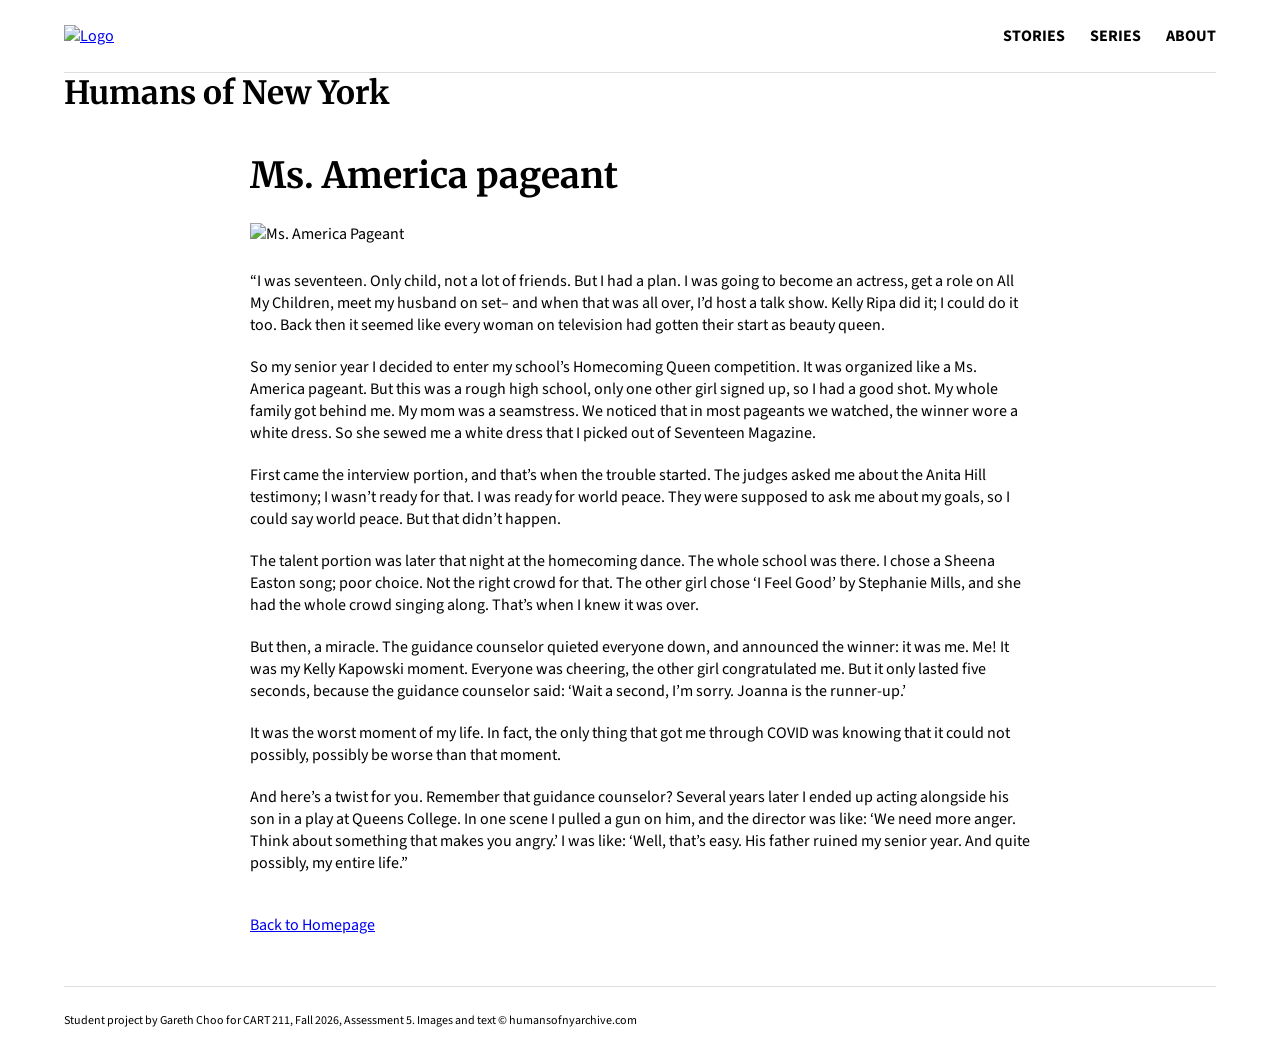
==== story.html @ 349fa260 "Add files via upload" ====
<!DOCTYPE html>
<html lang="en">

<head>
    <meta charset="UTF-8">
    <meta name="viewport" content="width=device-width, initial-scale=1.0">
    <title>Ms. America Pageant</title>
    <link rel="stylesheet" href="default.css">
    <link rel="preconnect" href="https://fonts.googleapis.com">
    <link rel="preconnect" href="https://fonts.gstatic.com" crossorigin>
    <link href="https://fonts.googleapis.com/css2?family=Merriweather:wght@400;700&family=Source+Sans+3:wght@400;600;700&display=swap" rel="stylesheet">

</head>

<body>
<div id="wrapper">

    <!-- Header -->
    <header>
        <a href="index.html" class="logo">
            <img src="assets/logo.png" alt="Logo">
        </a>

        <nav>
            <a href="index.html">STORIES</a>
            <a href="index.html#series">SERIES</a>
            <a href="index.html#about">ABOUT</a>
        </nav>
    </header>

    <!-- Main story -->
    <main>
        <h1>Humans of New York</h1>

        <article class="story">
            <h2>Ms. America pageant</h2>

            <img src="assets/america_pageant.jpg"
                 alt="Ms. America Pageant">

            <p>
                “I was seventeen. Only child, not a lot of
                friends. But I had a plan. I was going to
                become an actress, get a role on All My
                Children, meet my husband on set– and when
                that was all over, I’d host a talk show.
                Kelly Ripa did it; I could do it too.
                Back then it seemed like every woman on
                television had gotten their start as
                beauty queen.
            </p>

            <p>
                So my senior year I decided to enter my
                school’s Homecoming Queen competition.
                It was organized like a Ms. America
                pageant. But this was a rough high school,
                only one other girl signed up, so I had
                a good shot. My whole family got behind me.
                My mom was a seamstress. We noticed that
                in most pageants we watched, the winner
                wore a white dress. So she sewed me a
                white dress that I picked out of
                Seventeen Magazine.
            </p>

            <p>
                First came the interview portion, and
                that’s when the trouble started. The
                judges asked me about the Anita Hill
                testimony; I wasn’t ready for that.
                I was ready for world peace. They were
                supposed to ask me about my goals, so
                I could say world peace. But that
                didn’t happen.
            </p>

            <p>
                The talent portion was later that night
                at the homecoming dance. The whole school
                was there. I chose a Sheena Easton song;
                poor choice. Not the right crowd for that.
                The other girl chose ‘I Feel Good’ by
                Stephanie Mills, and she had the whole
                crowd singing along. That’s when I knew
                it was over.
            </p>

            <p>
                But then, a miracle. The guidance counselor
                quieted everyone down, and announced the
                winner: it was me. Me! It was my Kelly
                Kapowski moment. Everyone was cheering,
                the other girl congratulated me. But it
                only lasted five seconds, because the
                guidance counselor said: ‘Wait a second,
                I’m sorry. Joanna is the runner-up.’
            </p>

            <p>
                It was the worst moment of my life.
                In fact, the only thing that got me
                through COVID was knowing that it could
                not possibly, possibly be worse than
                that moment.
            </p>

            <p>
                And here’s a twist for you. Remember that
                guidance counselor? Several years later
                I ended up acting alongside his son in
                a play at Queens College. In one scene
                I pulled a gun on him, and the director
                was like: ‘We need more anger. Think
                about something that makes you angry.’
                I was like: ‘Well, that’s easy. His father
                ruined my senior year. And quite possibly,
                my entire life.”
            </p>

            <a href="index.html" class="back-link">
                Back to Homepage
            </a>
        </article>
    </main>

    <!-- Footer -->
    <footer>
        <p>
            Student project by Gareth Choo for CART 211,
            Fall 2026, Assessment 5.
            Images and text © humansofnyarchive.com
        </p>
    </footer>

</div>
</body>
</html>
---- default.css ----
/* Website basics */

* {
    margin: 0;
    box-sizing: border-box;
}


/* Main text font */

body {
    font-family: 'Source Sans 3', Arial, sans-serif;
}

/* Heading font */

h1, h2 {
    font-family: 'Merriweather', Georgia, serif;
}

#wrapper {
    width: 90%;
    max-width: 1200px;
    margin: auto;
}

/* Header */

header {
    display: flex;
    justify-content: space-between;
    align-items: center;
    padding: 25px 0;
    border-bottom: 1px solid #ddd;
}

.logo img {
    width: 115px;
}

/* Navigation */

nav {
    display: flex;
    gap: 25px;
}

nav a {
    color: black;
    text-decoration: none;
    font-weight: bold;
}

nav a:hover {
    color: brown;
}

.introduction {
    max-width: 800px;
    margin-bottom: 35px;
}

.introduction p {
    margin-bottom: 15px;
}

/* Photo grid */

.image-container {
    display: grid;
    grid-template-columns: repeat(4, 1fr);
    grid-auto-rows: 185px;
    gap: 15px;
}

.image-container figure {
    position: relative;
    overflow: hidden;
}

.image-container a {
    display: block;
    height: 100%;
}

.image-container img {
    width: 100%;
    height: 100%;
    object-fit: cover;
}

/* Larger photographs */

.image-container figure:nth-child(1),
.image-container figure:nth-child(6) {
    grid-column: span 2;
    grid-row: span 2;
}

.image-container figure:nth-child(3),
.image-container figure:nth-child(9) {
    grid-row: span 2;
}

/* Photo captions */

figcaption {
    position: absolute;
    bottom: 0;
    width: 100%;
    padding: 10px;
    background-color: rgba(0, 0, 0, 0.7);
    color: white;
}

/* Story page */

.story {
    max-width: 780px;
    margin: 40px auto;
}

.story h2 {
    font-size: 36px;
    margin-bottom: 25px;
}

.story img {
    width: 100%;
    margin-bottom: 25px;
}

.story p {
    margin-bottom: 20px;
}

.back-link {
    display: inline-block;
    margin-top: 20px;
}

/* Footer */

footer {
    margin-top: 50px;
    padding: 25px 0;
    border-top: 1px solid #ddd;
    font-size: 12px;
}

/* Tablet layout */

@media (max-width: 850px) {
    .image-container {
        grid-template-columns: repeat(2, 1fr);
    }
}

/* Mobile layout */

@media (max-width: 550px) {
    header {
        flex-direction: column;
        align-items: flex-start;
        gap: 20px;
    }

    .image-container {
        grid-template-columns: 1fr;
        grid-auto-rows: 290px;
    }

    .image-container figure {
        grid-column: auto;
        grid-row: auto;
    }
}
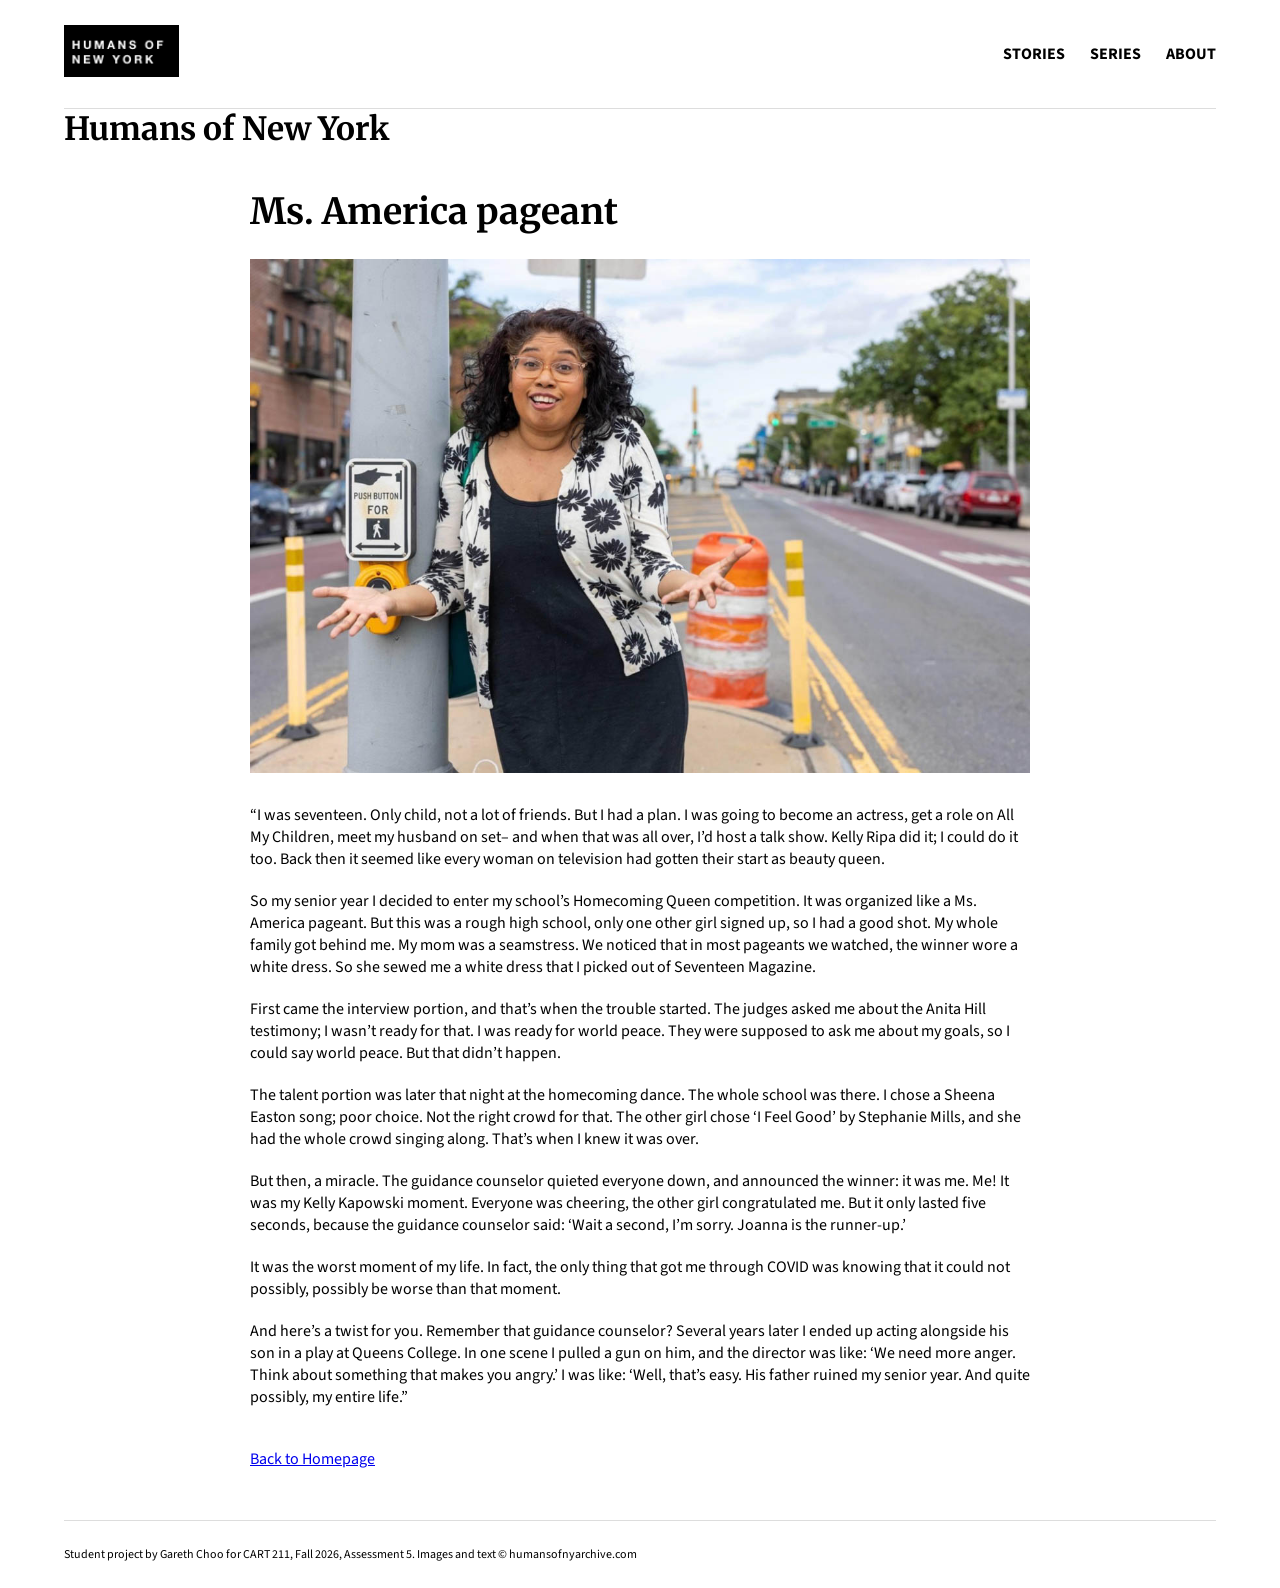
==== commit f0aa98a6: "Update story.html" ====
--- a/story.html
+++ b/story.html
@@ -19,7 +19,7 @@
     <!-- Header -->
     <header>
         <a href="index.html" class="logo">
-            <img src="assets/logo.png" alt="Logo">
+            <img src="logo.png" alt="Logo">
         </a>
 
         <nav>
@@ -36,7 +36,7 @@
         <article class="story">
             <h2>Ms. America pageant</h2>
 
-            <img src="assets/america_pageant.jpg"
+            <img src="america_pageant.jpg"
                  alt="Ms. America Pageant">
 
             <p>
